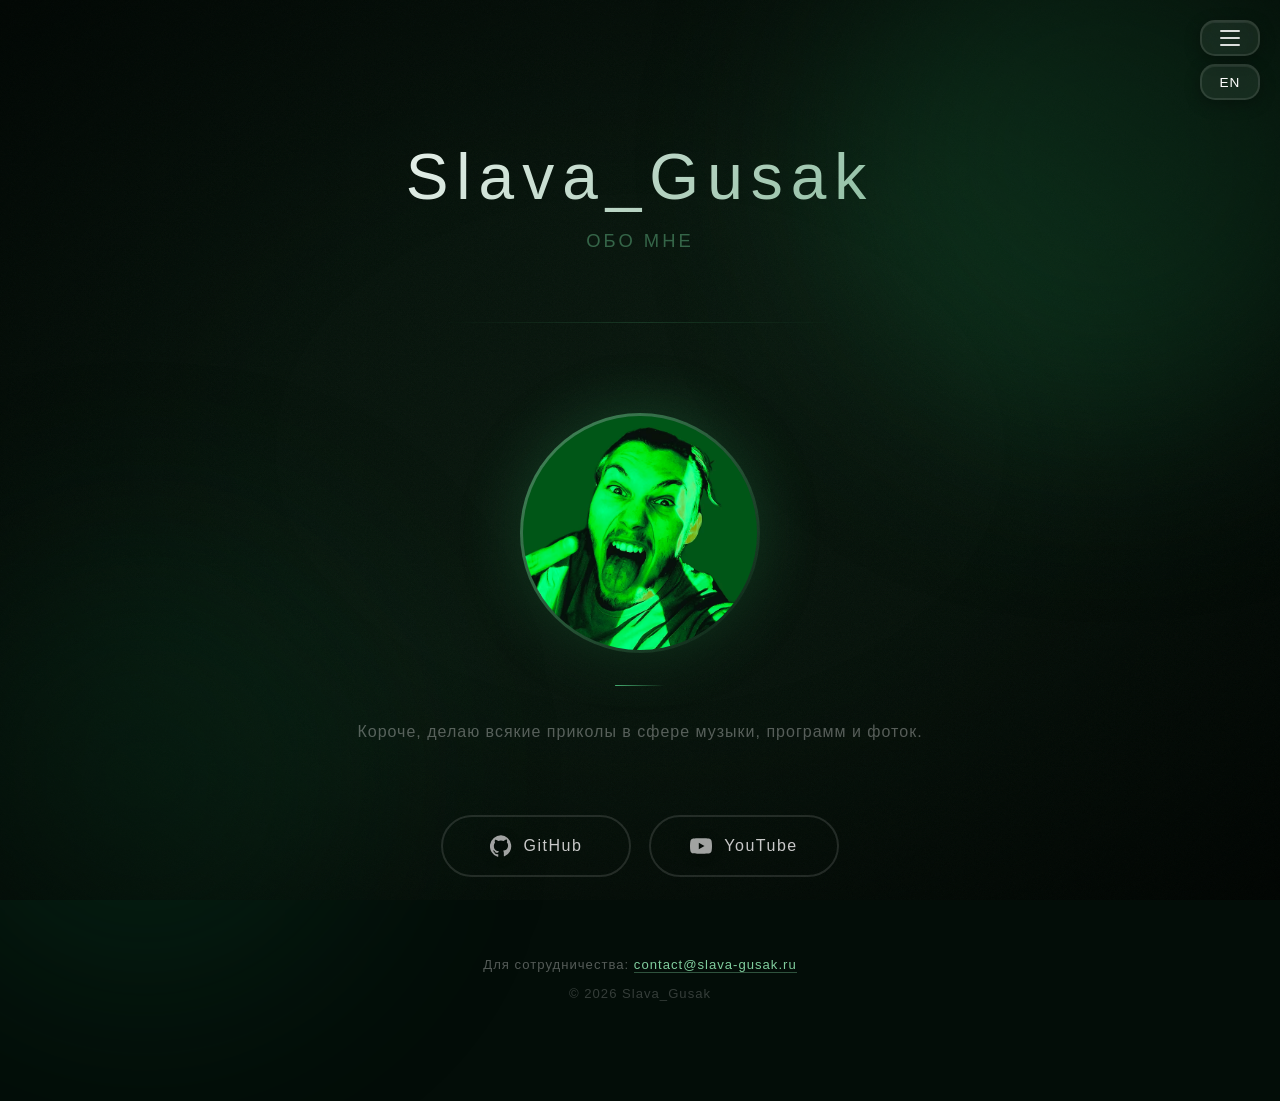
==== index.html @ c2f120ec "Главная страница «Обо мне» и новый Telegram - index.html: фото, описание, GitHub/YouTube, почта для " ====
<!DOCTYPE html>
<html lang="ru">
<head>
    <meta charset="UTF-8">
    <meta name="viewport" content="width=device-width, initial-scale=1.0">
    <title>Slava_Gusak</title>
    <meta name="description" content="Slava_Gusak — музыка, программы и фото. Контакт: contact@slava-gusak.ru">
    <meta property="og:title" content="Slava_Gusak">
    <meta property="og:description" content="Музыка, программы и фото">
    <meta property="og:image" content="https://slava-gusak.ru/img/me.jpg">
    <meta name="theme-color" content="#030d08">
    <link rel="icon" href="/favicon.ico?v=2" sizes="any">
    <link rel="icon" href="/favicon.svg?v=2" type="image/svg+xml">
    <link rel="apple-touch-icon" href="/apple-touch-icon.png?v=2">
    <link rel="preload" as="image" href="img/me.avif" fetchpriority="high">
    <style>
        html { overscroll-behavior:none; }
        * { margin:0; padding:0; box-sizing:border-box; }
        body {
            font-family:'Segoe UI',Tahoma,Geneva,Verdana,sans-serif;
            color:#e0e0e0; min-height:100vh; overflow-x:hidden;
            position:relative; overscroll-behavior:none;
            background:linear-gradient(135deg,rgb(3,14,8) 0%,rgb(8,22,13) 50%,rgb(2,10,5) 100%) fixed #030d08;
        }
        body::before {
            content:''; position:fixed; inset:0; z-index:0;
            background-image:url("data:image/svg+xml,%3Csvg viewBox='0 0 512 512' xmlns='http://www.w3.org/2000/svg'%3E%3Cfilter id='n'%3E%3CfeTurbulence type='fractalNoise' baseFrequency='0.75' numOctaves='4' stitchTiles='stitch'/%3E%3C/filter%3E%3Crect width='100%25' height='100%25' filter='url(%23n)' opacity='1'/%3E%3C/svg%3E");
            background-size:200px 200px; opacity:0.04; pointer-events:none;
        }
        body::after {
            content:''; position:fixed; inset:0; z-index:0;
            background:radial-gradient(ellipse at center,transparent 40%,rgba(0,0,0,0.5) 100%);
            pointer-events:none;
        }
        .glow-orb { position:fixed; border-radius:50%; filter:blur(90px); opacity:0; pointer-events:none; z-index:0; animation:orbIn 2s ease forwards; }
        @keyframes orbIn { to{opacity:1} }
        .glow-orb-1 { width:clamp(260px,55vw,550px); height:clamp(260px,55vw,550px); top:-120px; right:-100px; background:rgba(20,90,50,0.4); }
        .glow-orb-2 { width:clamp(210px,45vw,450px); height:clamp(210px,45vw,450px); bottom:-100px; left:-80px; background:rgba(10,60,35,0.35); }
        @media (max-width:768px) {
            .glow-orb { filter:blur(90px) brightness(0.5); }
        }
        .container { max-width:850px; margin:0 auto; padding:40px 20px; position:relative; z-index:1; }

        /* КНОПКИ */
        .lang-btn {
            position:fixed; top:64px; right:20px; z-index:100;
            backdrop-filter:blur(40px) saturate(200%); -webkit-backdrop-filter:blur(40px) saturate(200%);
            background:rgba(255,255,255,0.07); border:2px solid rgba(255,255,255,0.1);
            color:#fff; width:60px; height:36px; padding:0; border-radius:15px; cursor:pointer;
            font-size:0.85em; font-weight:300; letter-spacing:1px;
            transition:all 0.3s cubic-bezier(0.4,0,0.2,1); text-transform:uppercase;
            box-shadow:0 4px 16px rgba(0,0,0,0.3),inset 0 1px 0 rgba(255,255,255,0.07);
        }
        .lang-btn:hover { border-color:rgba(255,255,255,0.2); transform:scale(1.05); background:rgba(255,255,255,0.12); }
        .menu-btn {
            position:fixed; top:20px; right:20px; z-index:100;
            backdrop-filter:blur(40px) saturate(200%); -webkit-backdrop-filter:blur(40px) saturate(200%);
            background:rgba(255,255,255,0.07); border:2px solid rgba(255,255,255,0.1);
            width:60px; height:36px; border-radius:15px; cursor:pointer;
            display:flex; flex-direction:column; justify-content:center; align-items:center; gap:5px;
            transition:all 0.3s cubic-bezier(0.4,0,0.2,1);
            box-shadow:0 4px 16px rgba(0,0,0,0.3),inset 0 1px 0 rgba(255,255,255,0.07);
        }
        .menu-btn:hover { border-color:rgba(255,255,255,0.2); background:rgba(255,255,255,0.12); transform:scale(1.05); }
        .menu-btn span { width:20px; height:2px; background:#fff; border-radius:2px; transition:all 0.3s cubic-bezier(0.4,0,0.2,1); opacity:0.85; }
        .menu-btn.open span:nth-child(1){transform:translateY(7px) rotate(45deg)}
        .menu-btn.open span:nth-child(2){opacity:0;transform:scaleX(0)}
        .menu-btn.open span:nth-child(3){transform:translateY(-7px) rotate(-45deg)}
        .menu-overlay { position:fixed; inset:0; background:rgba(0,0,0,0.4); z-index:98; opacity:0; visibility:hidden; transition:all 0.3s ease; }
        .menu-overlay.active { opacity:1; visibility:visible; }
        .menu {
            position:fixed; top:-100%; left:0; width:100%;
            backdrop-filter:blur(40px) saturate(200%); -webkit-backdrop-filter:blur(40px) saturate(200%);
            background:rgba(3,12,6,0.92); border-bottom:1px solid rgba(255,255,255,0.08);
            box-shadow:0 8px 32px rgba(0,0,0,0.5); z-index:99;
            transition:top 0.4s cubic-bezier(0.4,0,0.2,1); padding:28px 40px 30px;
        }
        .menu.active { top:0; }
        .menu-items { list-style:none; display:flex; justify-content:center; align-items:center; gap:60px; }
        .menu-items a { font-size:1.4em; font-weight:300; letter-spacing:3px; color:#c8c8c8; text-decoration:none; text-transform:uppercase; transition:color 0.3s ease; position:relative; }
        .menu-items a::after { content:''; position:absolute; bottom:-4px; left:0; width:0; height:1px; background:rgba(255,255,255,0.4); transition:width 0.3s ease; }
        .menu-items a:hover { color:#fff; }
        .menu-items a:hover::after { width:100%; }
        .menu-items a.active { color:#fff; }
        .menu-items a.active::after { width:100%; background:rgba(255,255,255,0.6); }

        @keyframes fadeSlideDown { from{opacity:0;transform:translateY(-20px)} to{opacity:1;transform:translateY(0)} }
        @keyframes fadeSlideUp { from{opacity:0;transform:translateY(30px)} to{opacity:1;transform:translateY(0)} }

        header { text-align:center; padding:100px 20px 70px; animation:fadeSlideDown 1s ease forwards; }
        h1 { font-size:4em; font-weight:200; letter-spacing:8px; margin-bottom:16px; background:linear-gradient(135deg,#ffffff 0%,rgba(180,255,210,0.65) 100%); -webkit-background-clip:text; -webkit-text-fill-color:transparent; background-clip:text; }
        .subtitle { font-size:1.15em; color:rgba(120,220,160,0.4); font-weight:300; letter-spacing:3px; text-transform:uppercase; }
        .divider { width:50%; height:1px; background:linear-gradient(90deg,transparent,rgba(80,180,120,0.2),transparent); margin:0 auto 70px; }

        .about-card { position:relative; text-align:center; padding:20px 20px 60px; animation:fadeSlideUp 1s 0.3s ease both; }
        .about-card-inner { position:relative; z-index:1; }
        .card-accent-bar { width:50px; height:1px; border-radius:2px; margin:28px auto 32px; background:linear-gradient(90deg,rgba(80,200,130,0.85),transparent); }
        .card-desc { font-size:1em; color:rgba(255,255,255,0.32); font-weight:300; letter-spacing:1px; line-height:1.7; }
        .photo-wrap { width:240px; height:240px; margin:0 auto 32px; border-radius:50%; padding:3px; background:linear-gradient(135deg,rgba(120,240,160,0.55),rgba(20,90,50,0.15)); box-shadow:0 0 60px rgba(60,200,110,0.25),0 12px 40px rgba(0,0,0,0.5); }
        .photo { display:block; width:100%; height:100%; border-radius:50%; object-fit:cover; background:#0a2a16; }
        .links { display:flex; justify-content:center; flex-wrap:wrap; gap:18px; margin:10px 0 0; }
        .link-btn { display:inline-flex; align-items:center; justify-content:center; min-width:190px; gap:12px; padding:18px 36px; border:2px solid rgba(255,255,255,0.12); border-radius:60px; color:#c8c8c8; text-decoration:none; font-size:1em; font-weight:400; letter-spacing:1.5px; white-space:nowrap; transition:background 0.3s ease,border-color 0.3s ease,box-shadow 0.3s ease,color 0.3s ease,transform 0.3s ease; }
        .link-btn svg { width:22px; height:22px; flex-shrink:0; opacity:0.8; filter:drop-shadow(0 2px 6px rgba(0,0,0,0.4)); transition:opacity 0.3s ease; }
        .link-btn[data-platform=github]:hover { background:rgba(255,255,255,0.06); border-color:rgba(255,255,255,0.45); box-shadow:0 0 22px rgba(255,255,255,0.12),0 6px 20px rgba(0,0,0,0.4); color:#fff; transform:translateY(-3px); }
        .link-btn[data-platform=youtube]:hover { background:rgba(255,0,0,0.07); border-color:rgba(255,60,60,0.5); box-shadow:0 0 22px rgba(255,40,40,0.25),0 6px 20px rgba(255,0,0,0.2); color:#ff8a8a; transform:translateY(-3px); }
        .link-btn:hover svg { opacity:1; }
        .contact { margin-bottom:14px; color:rgba(255,255,255,0.32); }
        .contact a { white-space:nowrap; color:rgba(150,240,185,0.85); text-decoration:none; border-bottom:1px solid rgba(150,240,185,0.3); transition:color 0.3s ease,border-color 0.3s ease; }
        .contact a:hover { color:#fff; border-bottom-color:rgba(255,255,255,0.6); }

        footer { text-align:center; padding:80px 20px 60px; color:rgba(255,255,255,0.2); font-size:0.82em; font-weight:300; letter-spacing:1px; }

        .copyright { cursor:pointer; display:inline-block; transition:color 0.3s ease; user-select:none; position:relative; z-index:1; }
        .copyright:hover { color:rgba(255,255,255,0.45); }
        .hidden-socials { max-height:0; overflow:hidden; transition:max-height 0.5s cubic-bezier(0.4,0,0.2,1),opacity 0.4s ease,margin-top 0.5s ease; opacity:0; margin-top:0; }
        .hidden-socials.show { max-height:100px; opacity:1; margin-top:30px; }
        .hidden-socials.expanded { overflow:visible; }
        .social-links-row { display:flex; gap:20px; justify-content:center; }
        .social-link { display:flex; align-items:center; justify-content:center; width:50px; height:50px; border-radius:50%; background:rgba(255,255,255,0.05); border:1px solid rgba(255,255,255,0.1); transition:all 0.4s cubic-bezier(0.4,0,0.2,1); position:relative; will-change:transform; }
        .social-link::before { content:''; position:absolute; inset:0; border-radius:50%; opacity:0; transition:opacity 0.4s ease; }
        .social-link[data-social=twitter]::before { background:radial-gradient(circle,rgba(29,161,242,0.3),transparent 70%); }
        .social-link[data-social=telegram]::before { background:radial-gradient(circle,rgba(0,136,204,0.3),transparent 70%); }
        .social-link:hover::before { opacity:1; }
        .social-link:hover { transform:translateY(-3px) scale(1.1); border-color:rgba(255,255,255,0.3); box-shadow:0 5px 20px rgba(0,0,0,0.4); }
        .social-link svg { width:24px; height:24px; fill:#c8c8c8; transition:fill 0.3s ease; position:relative; z-index:1; }
        .social-link:hover svg { fill:#fff; }
        @media (max-width:768px) {
            h1{font-size:2.8em;letter-spacing:4px} header{padding:70px 20px 50px}
            .photo-wrap{width:180px;height:180px} .menu-items{flex-direction:column;gap:24px} .menu-items a{font-size:1.3em}
        }
    </style>
</head>
<body>
    <div class="glow-orb glow-orb-1" id="orb1"></div>
    <div class="glow-orb glow-orb-2" id="orb2"></div>
    <button class="lang-btn" id="langBtn" onclick="switchLanguage()">EN</button>
    <div class="menu-btn" id="menuBtn" onclick="toggleMenu()"><span></span><span></span><span></span></div>
    <div class="menu-overlay" id="menuOverlay" onclick="toggleMenu()"></div>
    <nav class="menu" id="mainMenu">
        <ul class="menu-items">
            <li><a href="/music/" data-ru="Музыка" data-en="Music">Музыка</a></li>
            <li><a href="/" class="active" data-ru="Главная" data-en="Home">Главная</a></li>
            <li><a href="/gallery/index.html" data-ru="Галерея" data-en="Gallery">Галерея</a></li>
        </ul>
    </nav>
    <div class="container">
        <header>
            <h1>Slava_Gusak</h1>
            <p class="subtitle" data-ru="Обо мне" data-en="About me">Обо мне</p>
        </header>
        <div class="divider"></div>
        <div class="about-card">
            <div class="about-card-inner">
                <div class="photo-wrap"><img class="photo" src="img/me.avif" alt="Slava_Gusak" width="240" height="240" fetchpriority="high" decoding="async"></div>
                <div class="card-accent-bar"></div>
                <p class="card-desc" data-ru="Короче, делаю всякие приколы в сфере музыки, программ и фоток." data-en="Basically, I make all kinds of fun stuff with music, software and photos.">Короче, делаю всякие приколы в сфере музыки, программ и фоток.</p>
            </div>
        </div>
        <div class="links">
            <a href="https://github.com/Slava-Gusak" class="link-btn" data-platform="github" target="_blank" rel="noopener"><svg viewBox="0 0 24 24" fill="currentColor"><path d="M12 .3a12 12 0 0 0-3.8 23.4c.6.1.8-.3.8-.6v-2.2c-3.3.7-4-1.4-4-1.4-.6-1.4-1.4-1.8-1.4-1.8-1-.7.1-.7.1-.7 1.2.1 1.8 1.2 1.8 1.2 1 1.8 2.8 1.3 3.5 1 .1-.8.4-1.3.7-1.6-2.7-.3-5.5-1.3-5.5-6 0-1.2.5-2.3 1.3-3.1-.2-.4-.6-1.6 0-3.2 0 0 1-.3 3.4 1.2a11.5 11.5 0 0 1 6 0C17.3 4.6 18.3 5 18.3 5c.7 1.6.2 2.8.1 3.2.8.8 1.3 1.9 1.3 3.1 0 4.6-2.8 5.6-5.5 5.9.5.4.9 1.1.9 2.2v3.3c0 .3.1.7.8.6A12 12 0 0 0 12 .3"/></svg> GitHub</a>
            <a href="https://www.youtube.com/@slava_gusak_yup" class="link-btn" data-platform="youtube" target="_blank" rel="noopener"><svg viewBox="0 0 24 24" fill="currentColor"><path d="M23.5 6.2a3 3 0 0 0-2.1-2.1C19.5 3.6 12 3.6 12 3.6s-7.5 0-9.4.5A3 3 0 0 0 .5 6.2 31 31 0 0 0 0 12a31 31 0 0 0 .5 5.8 3 3 0 0 0 2.1 2.1c1.9.5 9.4.5 9.4.5s7.5 0 9.4-.5a3 3 0 0 0 2.1-2.1A31 31 0 0 0 24 12a31 31 0 0 0-.5-5.8zM9.6 15.6V8.4l6.2 3.6-6.2 3.6z"/></svg> YouTube</a>
        </div>
        <footer>
            <p class="contact"><span data-ru="Для сотрудничества:" data-en="Business inquiries:">Для сотрудничества:</span> <a href="mailto:contact@slava-gusak.ru">contact@slava-gusak.ru</a></p>
            <p class="copyright" onclick="toggleHiddenSocials()">© 2026 Slava_Gusak</p>
            <div class="hidden-socials" id="hiddenSocials"><div class="social-links-row"><a href="https://twitter.com/GooseSvyatoslav" class="social-link" data-social="twitter" target="_blank" rel="noopener" title="Twitter"><svg viewBox="0 0 24 24"><path d="M18.244 2.25h3.308l-7.227 8.26 8.502 11.24H16.17l-5.214-6.817L4.99 21.75H1.68l7.73-8.835L1.254 2.25H8.08l4.713 6.231zm-1.161 17.52h1.833L7.084 4.126H5.117z"/></svg></a><a href="https://t.me/Slava_Gusak" class="social-link" data-social="telegram" target="_blank" rel="noopener" title="Telegram"><svg viewBox="0 0 24 24"><path d="M12 0C5.373 0 0 5.373 0 12s5.373 12 12 12 12-5.373 12-12S18.627 0 12 0zm5.894 8.221l-1.97 9.28c-.145.658-.537.818-1.084.508l-3-2.21-1.446 1.394c-.14.18-.357.295-.6.295l.213-3.054 5.56-5.022c.24-.213-.054-.334-.373-.121l-6.869 4.326-2.96-.924c-.64-.203-.654-.64.135-.954l11.566-4.458c.538-.196 1.006.128.832.941z"/></svg></a></div></div>
        </footer>
    </div>
    <script>
        function toggleMenu(){document.getElementById('mainMenu').classList.toggle('active');document.getElementById('menuOverlay').classList.toggle('active');document.getElementById('menuBtn').classList.toggle('open')}
        let clickCount=0,clickTimer=null;
        function toggleHiddenSocials(){if(++clickCount===3){const t=document.getElementById('hiddenSocials'),opening=!t.classList.contains('show');t.classList.toggle('show');if(opening){t.addEventListener('transitionend',function e(n){if(n.propertyName==='max-height'){t.classList.add('expanded');t.removeEventListener('transitionend',e)}})}else{t.classList.remove('expanded')}clickCount=0}clearTimeout(clickTimer);clickTimer=setTimeout(()=>{clickCount=0},1000)}
        let currentLang='ru';
        function switchLanguage(){const nl=currentLang==='ru'?'en':'ru';document.getElementById('langBtn').textContent=nl==='ru'?'EN':'RU';document.querySelectorAll('[data-ru][data-en]').forEach(el=>el.textContent=nl==='ru'?el.getAttribute('data-ru'):el.getAttribute('data-en'));currentLang=nl}
    </script>
</body>
</html>
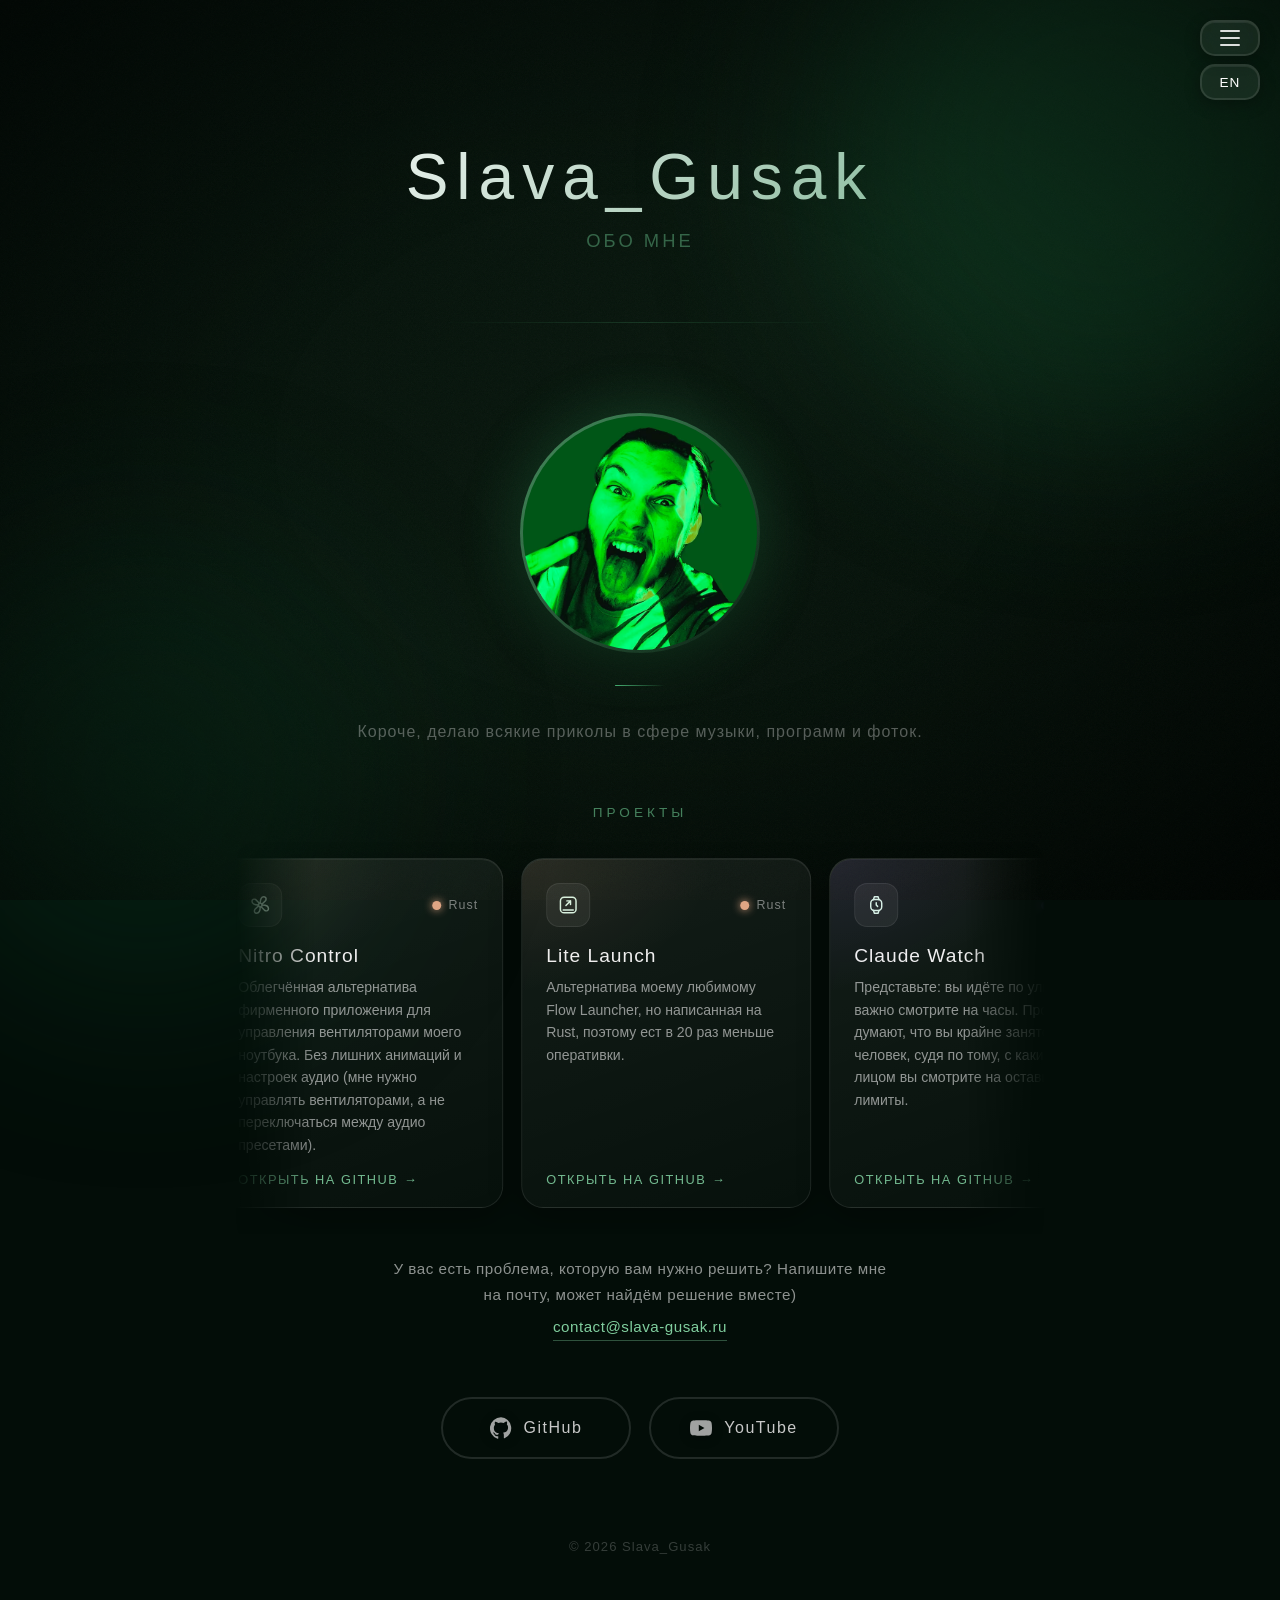
==== commit 64a2b63b: "Главная: лента проектов и призыв написать на почту Бегущая лента карточек проектов (Nitro Control, L" ====
--- a/index.html
+++ b/index.html
@@ -9,12 +9,12 @@
     <meta property="og:description" content="Музыка, программы и фото">
     <meta property="og:image" content="https://slava-gusak.ru/img/me.jpg">
     <meta name="theme-color" content="#030d08">
-    <link rel="icon" href="/favicon.ico?v=2" sizes="any">
-    <link rel="icon" href="/favicon.svg?v=2" type="image/svg+xml">
-    <link rel="apple-touch-icon" href="/apple-touch-icon.png?v=2">
+    <link rel="icon" href="/favicon.ico?v=3" sizes="any">
+    <link rel="icon" href="/favicon.svg?v=3" type="image/svg+xml">
+    <link rel="apple-touch-icon" href="/apple-touch-icon.png?v=3">
     <link rel="preload" as="image" href="img/me.avif" fetchpriority="high">
     <style>
-        html { overscroll-behavior:none; }
+        html { overscroll-behavior:none; scrollbar-color:rgba(63,174,108,0.4) transparent; }
         * { margin:0; padding:0; box-sizing:border-box; }
         body {
             font-family:'Segoe UI',Tahoma,Geneva,Verdana,sans-serif;
@@ -104,9 +104,6 @@
         .link-btn[data-platform=github]:hover { background:rgba(255,255,255,0.06); border-color:rgba(255,255,255,0.45); box-shadow:0 0 22px rgba(255,255,255,0.12),0 6px 20px rgba(0,0,0,0.4); color:#fff; transform:translateY(-3px); }
         .link-btn[data-platform=youtube]:hover { background:rgba(255,0,0,0.07); border-color:rgba(255,60,60,0.5); box-shadow:0 0 22px rgba(255,40,40,0.25),0 6px 20px rgba(255,0,0,0.2); color:#ff8a8a; transform:translateY(-3px); }
         .link-btn:hover svg { opacity:1; }
-        .contact { margin-bottom:14px; color:rgba(255,255,255,0.32); }
-        .contact a { white-space:nowrap; color:rgba(150,240,185,0.85); text-decoration:none; border-bottom:1px solid rgba(150,240,185,0.3); transition:color 0.3s ease,border-color 0.3s ease; }
-        .contact a:hover { color:#fff; border-bottom-color:rgba(255,255,255,0.6); }
 
         footer { text-align:center; padding:80px 20px 60px; color:rgba(255,255,255,0.2); font-size:0.82em; font-weight:300; letter-spacing:1px; }
 
@@ -128,6 +125,51 @@
             h1{font-size:2.8em;letter-spacing:4px} header{padding:70px 20px 50px}
             .photo-wrap{width:180px;height:180px} .menu-items{flex-direction:column;gap:24px} .menu-items a{font-size:1.3em}
         }
+
+        /* ПРОЕКТЫ — бегущая лента */
+        .projects { position:relative; margin:0 0 56px; animation:fadeSlideUp 1s 0.5s ease both; --cw:290px; }
+        .section-title { text-align:center; font-size:0.85em; font-weight:300; letter-spacing:4px; text-transform:uppercase; color:rgba(120,220,160,0.55); margin-bottom:22px; }
+        .proj-track {
+            position:relative; overflow:hidden; padding:16px 0 26px; cursor:grab; touch-action:pan-y;
+            -webkit-mask-image:linear-gradient(90deg,transparent,#000 10%,#000 90%,transparent);
+                    mask-image:linear-gradient(90deg,transparent,#000 10%,#000 90%,transparent);
+        }
+        .proj-track.dragging { cursor:grabbing; }
+        .proj-track.dragging .proj-card { pointer-events:none; }
+        .proj-strip { display:flex; gap:18px; width:max-content; will-change:transform; }
+        .proj-card { flex:0 0 var(--cw); display:block; text-decoration:none; color:inherit; -webkit-user-drag:none; user-select:none; outline:none; }
+        .proj-card.no-link { cursor:inherit; }
+        .proj-inner {
+            position:relative; height:100%; display:flex; flex-direction:column; padding:24px 24px 20px; border-radius:22px;
+            background:linear-gradient(160deg,rgba(255,255,255,0.065),rgba(255,255,255,0.02));
+            border:1px solid rgba(255,255,255,0.09);
+            box-shadow:0 10px 30px rgba(0,0,0,0.35),inset 0 1px 0 rgba(255,255,255,0.06);
+            transition:transform 0.45s cubic-bezier(0.22,1,0.36,1),border-color 0.3s ease,box-shadow 0.3s ease;
+        }
+        .proj-inner::before { content:''; position:absolute; inset:0; border-radius:inherit; pointer-events:none;
+            background:radial-gradient(120% 70% at 0% 0%,var(--c,#5fd08f) 0%,transparent 55%); opacity:0.1; transition:opacity 0.3s ease; }
+        .proj-card:hover .proj-inner, .proj-card:focus-visible .proj-inner {
+            transform:translateY(-6px); border-color:rgba(150,240,185,0.4);
+            box-shadow:0 18px 40px rgba(0,0,0,0.5),0 0 32px rgba(60,200,110,0.12),inset 0 1px 0 rgba(255,255,255,0.08);
+        }
+        .proj-card:hover .proj-inner::before { opacity:0.2; }
+        .proj-head { display:flex; align-items:center; justify-content:space-between; margin-bottom:18px; }
+        .proj-icon { width:44px; height:44px; border-radius:13px; display:grid; place-items:center;
+            background:rgba(255,255,255,0.06); border:1px solid rgba(255,255,255,0.08); color:#d8f5e3; }
+        .proj-icon svg { width:22px; height:22px; }
+        .proj-lang { display:flex; align-items:center; gap:7px; font-size:0.78em; letter-spacing:1px; color:rgba(255,255,255,0.45); }
+        .proj-lang i { width:9px; height:9px; border-radius:50%; background:var(--c); box-shadow:0 0 8px var(--c); }
+        .proj-name { font-size:1.2em; font-weight:400; letter-spacing:1px; color:#f0f0f0; margin-bottom:9px; }
+        .proj-desc { font-size:0.88em; line-height:1.6; color:rgba(255,255,255,0.55); font-weight:300; }
+        .proj-more { display:inline-flex; align-self:flex-start; align-items:center; gap:6px; margin-top:auto; padding-top:16px; font-size:0.8em; letter-spacing:1.5px; text-transform:uppercase; color:rgba(150,240,185,0.75); }
+        .proj-more b { font-weight:400; display:inline-block; transition:transform 0.3s ease; }
+        .proj-card:hover .proj-more b { transform:translateX(4px); }
+        .proj-more.soon { color:rgba(255,255,255,0.35); }
+        .proj-cta { text-align:center; max-width:520px; margin:22px auto 0; padding:0 10px; font-size:0.95em; font-weight:300; letter-spacing:0.5px; line-height:1.7; color:rgba(255,255,255,0.55); }
+        .proj-cta a { display:inline-block; margin-top:6px; color:rgba(150,240,185,0.85); text-decoration:none; border-bottom:1px solid rgba(150,240,185,0.3); transition:color 0.3s ease,border-color 0.3s ease; }
+        .proj-cta a:hover { color:#fff; border-bottom-color:rgba(255,255,255,0.6); }
+        @media (max-width:768px) { .projects{--cw:min(72vw,280px)} .proj-inner{padding:20px 20px 18px} .proj-strip{gap:14px}
+            .proj-track{-webkit-mask-image:linear-gradient(90deg,transparent,#000 6%,#000 94%,transparent);mask-image:linear-gradient(90deg,transparent,#000 6%,#000 94%,transparent)} }
     </style>
 </head>
 <body>
@@ -156,12 +198,16 @@
                 <p class="card-desc" data-ru="Короче, делаю всякие приколы в сфере музыки, программ и фоток." data-en="Basically, I make all kinds of fun stuff with music, software and photos.">Короче, делаю всякие приколы в сфере музыки, программ и фоток.</p>
             </div>
         </div>
+        <section class="projects" aria-roledescription="carousel" aria-label="Projects">
+            <h2 class="section-title" data-ru="Проекты" data-en="Projects">Проекты</h2>
+            <div class="proj-track" id="projTrack"><div class="proj-strip" id="projStrip"></div></div>
+            <p class="proj-cta"><span data-ru="У вас есть проблема, которую вам нужно решить? Напишите мне на почту, может найдём решение вместе)" data-en="Got a problem you need solved? Drop me an email, maybe we'll find a solution together)">У вас есть проблема, которую вам нужно решить? Напишите мне на почту, может найдём решение вместе)</span><br><a href="mailto:contact@slava-gusak.ru">contact@slava-gusak.ru</a></p>
+        </section>
         <div class="links">
             <a href="https://github.com/Slava-Gusak" class="link-btn" data-platform="github" target="_blank" rel="noopener"><svg viewBox="0 0 24 24" fill="currentColor"><path d="M12 .3a12 12 0 0 0-3.8 23.4c.6.1.8-.3.8-.6v-2.2c-3.3.7-4-1.4-4-1.4-.6-1.4-1.4-1.8-1.4-1.8-1-.7.1-.7.1-.7 1.2.1 1.8 1.2 1.8 1.2 1 1.8 2.8 1.3 3.5 1 .1-.8.4-1.3.7-1.6-2.7-.3-5.5-1.3-5.5-6 0-1.2.5-2.3 1.3-3.1-.2-.4-.6-1.6 0-3.2 0 0 1-.3 3.4 1.2a11.5 11.5 0 0 1 6 0C17.3 4.6 18.3 5 18.3 5c.7 1.6.2 2.8.1 3.2.8.8 1.3 1.9 1.3 3.1 0 4.6-2.8 5.6-5.5 5.9.5.4.9 1.1.9 2.2v3.3c0 .3.1.7.8.6A12 12 0 0 0 12 .3"/></svg> GitHub</a>
             <a href="https://www.youtube.com/@slava_gusak_yup" class="link-btn" data-platform="youtube" target="_blank" rel="noopener"><svg viewBox="0 0 24 24" fill="currentColor"><path d="M23.5 6.2a3 3 0 0 0-2.1-2.1C19.5 3.6 12 3.6 12 3.6s-7.5 0-9.4.5A3 3 0 0 0 .5 6.2 31 31 0 0 0 0 12a31 31 0 0 0 .5 5.8 3 3 0 0 0 2.1 2.1c1.9.5 9.4.5 9.4.5s7.5 0 9.4-.5a3 3 0 0 0 2.1-2.1A31 31 0 0 0 24 12a31 31 0 0 0-.5-5.8zM9.6 15.6V8.4l6.2 3.6-6.2 3.6z"/></svg> YouTube</a>
         </div>
         <footer>
-            <p class="contact"><span data-ru="Для сотрудничества:" data-en="Business inquiries:">Для сотрудничества:</span> <a href="mailto:contact@slava-gusak.ru">contact@slava-gusak.ru</a></p>
             <p class="copyright" onclick="toggleHiddenSocials()">© 2026 Slava_Gusak</p>
             <div class="hidden-socials" id="hiddenSocials"><div class="social-links-row"><a href="https://twitter.com/GooseSvyatoslav" class="social-link" data-social="twitter" target="_blank" rel="noopener" title="Twitter"><svg viewBox="0 0 24 24"><path d="M18.244 2.25h3.308l-7.227 8.26 8.502 11.24H16.17l-5.214-6.817L4.99 21.75H1.68l7.73-8.835L1.254 2.25H8.08l4.713 6.231zm-1.161 17.52h1.833L7.084 4.126H5.117z"/></svg></a><a href="https://t.me/Slava_Gusak" class="social-link" data-social="telegram" target="_blank" rel="noopener" title="Telegram"><svg viewBox="0 0 24 24"><path d="M12 0C5.373 0 0 5.373 0 12s5.373 12 12 12 12-5.373 12-12S18.627 0 12 0zm5.894 8.221l-1.97 9.28c-.145.658-.537.818-1.084.508l-3-2.21-1.446 1.394c-.14.18-.357.295-.6.295l.213-3.054 5.56-5.022c.24-.213-.054-.334-.373-.121l-6.869 4.326-2.96-.924c-.64-.203-.654-.64.135-.954l11.566-4.458c.538-.196 1.006.128.832.941z"/></svg></a></div></div>
         </footer>
@@ -172,6 +218,124 @@
         function toggleHiddenSocials(){if(++clickCount===3){const t=document.getElementById('hiddenSocials'),opening=!t.classList.contains('show');t.classList.toggle('show');if(opening){t.addEventListener('transitionend',function e(n){if(n.propertyName==='max-height'){t.classList.add('expanded');t.removeEventListener('transitionend',e)}})}else{t.classList.remove('expanded')}clickCount=0}clearTimeout(clickTimer);clickTimer=setTimeout(()=>{clickCount=0},1000)}
         let currentLang='ru';
         function switchLanguage(){const nl=currentLang==='ru'?'en':'ru';document.getElementById('langBtn').textContent=nl==='ru'?'EN':'RU';document.querySelectorAll('[data-ru][data-en]').forEach(el=>el.textContent=nl==='ru'?el.getAttribute('data-ru'):el.getAttribute('data-en'));currentLang=nl}
+
+        // ПРОЕКТЫ — данные (ru/en руками, чтобы переключатель языка работал)
+        // repo: имя репозитория у Slava-Gusak или полная ссылка; null — карточка без ссылки
+        const PROJECTS=[
+            {repo:'nitro-control',name:'Nitro Control',lang:'Rust',c:'#dea584',icon:'fan',
+             ru:'Облегчённая альтернатива фирменного приложения для управления вентиляторами моего ноутбука. Без лишних анимаций и настроек аудио (мне нужно управлять вентиляторами, а не переключаться между аудио пресетами).',
+             en:'A lightweight alternative to the stock app for controlling my laptop\'s fans. No pointless animations or audio settings (I need to control fans, not switch between sound presets).'},
+            {repo:'https://github.com/LiteLaunch/litelaunch',name:'Lite Launch',lang:'Rust',c:'#dea584',icon:'key',
+             ru:'Альтернатива моему любимому Flow Launcher, но написанная на Rust, поэтому ест в 20 раз меньше оперативки.',
+             en:'An alternative to my favourite Flow Launcher, but written in Rust, so it eats 20 times less RAM.'},
+            {repo:'claude-watch',name:'Claude Watch',lang:'Kotlin',c:'#a97bff',icon:'watch',
+             ru:'Представьте: вы идёте по улице и важно смотрите на часы. Прохожие думают, что вы крайне занятой человек, судя по тому, с каким лицом вы смотрите на оставшиеся лимиты.',
+             en:'Picture this: you walk down the street, glancing at your watch with importance. Passers-by think you\'re an extremely busy person, judging by the look on your face as you check your remaining limits.'},
+            {repo:'yad-flow-plugin',name:'YaD for Flow',lang:'Python',c:'#4b8bd6',icon:'down',
+             ru:'Плагин для моего любимого Flow Launcher: качает музло с Яндекс Музыки прямо из лаунчера. Кстати, в Lite Launch он тоже работает)',
+             en:'A plugin for my favourite Flow Launcher: grabs music from Yandex Music right from the launcher. By the way, it works in Lite Launch too)'},
+            {repo:'Smart-Link',name:'Smart-Link',lang:'HTML',c:'#e8673f',icon:'link',
+             ru:'Альтернатива страничкам, что делают band.link или Linktree, только без трекеров и прочей фигни (я просто знаю, что никто не заходит на мой сайт).',
+             en:'An alternative to the pages band.link or Linktree make, just without trackers and other junk (I simply know nobody visits my site).'}
+        ];
+        const PROJ_ICONS={
+            fan:'<svg viewBox="0 0 24 24" fill="none" stroke="currentColor" stroke-width="1.6" stroke-linecap="round" stroke-linejoin="round"><circle cx="12" cy="12" r="2"/><path d="M12 10c0-4 1-7 4-7 2 0 3 2 2 4l-4 4M14 12c4 0 7 1 7 4 0 2-2 3-4 2l-4-4M12 14c0 4-1 7-4 7-2 0-3-2-2-4l4-4M10 12c-4 0-7-1-7-4 0-2 2-3 4-2l4 4"/></svg>',
+            key:'<svg viewBox="0 0 24 24" fill="none" stroke="currentColor" stroke-width="1.6" stroke-linecap="round" stroke-linejoin="round"><rect x="3.5" y="3.5" width="17" height="17" rx="4"/><path d="M6.5 17.5h11"/><path d="M9.5 12.5l5-5M10.5 7.5h4v4"/></svg>',
+            watch:'<svg viewBox="0 0 24 24" fill="none" stroke="currentColor" stroke-width="1.6" stroke-linecap="round" stroke-linejoin="round"><rect x="6" y="6" width="12" height="12" rx="4"/><path d="M9 6l1-3h4l1 3M9 18l1 3h4l1-3M12 9.5V12l1.5 1.5"/></svg>',
+            down:'<svg viewBox="0 0 24 24" fill="none" stroke="currentColor" stroke-width="1.6" stroke-linecap="round" stroke-linejoin="round"><path d="M12 4v11M7 10l5 5 5-5M5 20h14"/></svg>',
+            link:'<svg viewBox="0 0 24 24" fill="none" stroke="currentColor" stroke-width="1.6" stroke-linecap="round" stroke-linejoin="round"><path d="M10 14a4 4 0 0 0 5.7 0l3-3a4 4 0 0 0-5.7-5.7l-1 1M14 10a4 4 0 0 0-5.7 0l-3 3a4 4 0 0 0 5.7 5.7l1-1"/></svg>'
+        };
+        (function initProjects(){
+            const track=document.getElementById('projTrack'),strip=document.getElementById('projStrip');
+            if(!track) return;
+            const L=(ru,en)=>currentLang==='en'?en:ru;
+            const esc=s=>s.replace(/&/g,'&amp;').replace(/"/g,'&quot;').replace(/</g,'&lt;');
+            const card=p=>{
+                const tag=p.repo?'a':'div';
+                const attrs=p.repo?' href="'+(p.repo.startsWith('http')?p.repo:'https://github.com/Slava-Gusak/'+p.repo)+'" target="_blank" rel="noopener" draggable="false"':'';
+                const more=p.repo
+                    ?'<span class="proj-more"><span data-ru="Открыть на GitHub" data-en="Open on GitHub">'+L('Открыть на GitHub','Open on GitHub')+'</span><b>→</b></span>'
+                    :'<span class="proj-more soon"><span data-ru="Скоро на GitHub" data-en="Coming to GitHub">'+L('Скоро на GitHub','Coming to GitHub')+'</span></span>';
+                return '<'+tag+' class="proj-card'+(p.repo?'':' no-link')+'"'+attrs+' style="--c:'+p.c+'">'+
+                    '<div class="proj-inner"><div class="proj-head"><div class="proj-icon">'+PROJ_ICONS[p.icon]+'</div>'+
+                    '<span class="proj-lang"><i></i>'+p.lang+'</span></div>'+
+                    '<div class="proj-name">'+esc(p.name)+'</div>'+
+                    '<p class="proj-desc" data-ru="'+esc(p.ru)+'" data-en="'+esc(p.en)+'">'+esc(L(p.ru,p.en))+'</p>'+more+
+                    '</div></'+tag+'>';
+            };
+            const one=PROJECTS.map(card).join('');
+            strip.innerHTML=one;
+            // копий ленты столько, чтобы она всегда перекрывала экран — тогда шов не виден
+            let setW=0;
+            function fill(){
+                strip.innerHTML=one;
+                const gap=parseFloat(getComputedStyle(strip).columnGap)||0;
+                setW=strip.scrollWidth+gap;
+                const copies=Math.max(2,Math.ceil(track.clientWidth/setW)+1);
+                strip.innerHTML=one.repeat(copies);
+                [...strip.children].forEach((c,i)=>{if(i>=PROJECTS.length){c.setAttribute('aria-hidden','true');c.tabIndex=-1}});
+                strip.querySelectorAll('[data-ru][data-en]').forEach(el=>el.textContent=el.getAttribute(currentLang==='en'?'data-en':'data-ru'));
+            }
+            fill();
+
+            const SPEED=32;                       // px в секунду
+            let x=0,v=SPEED,target=v,last=performance.now(),hover=false,visible=true;
+            const wrap=()=>{x=((x%setW)+setW)%setW};
+            function frame(now){
+                const dt=Math.min(0.05,(now-last)/1000);last=now;
+                v+=(target-v)*Math.min(1,dt*4);    // скорость меняется плавно: лента мягко тормозит и разгоняется
+                if(!drag.on){x+=v*dt;wrap()}
+                strip.style.transform='translate3d('+(-x).toFixed(2)+'px,0,0)';
+                raf=requestAnimationFrame(frame);
+            }
+            let raf=null;
+            function run(){ if(raf===null&&visible&&!document.hidden){last=performance.now();raf=requestAnimationFrame(frame)} }
+            function stop(){ if(raf!==null){cancelAnimationFrame(raf);raf=null} }
+            const updTarget=()=>{target=(hover||drag.on)?0:SPEED};
+
+            // наведение — лента плавно замирает, карточка приподнимается
+            track.addEventListener('mouseenter',()=>{hover=true;updTarget()});
+            track.addEventListener('mouseleave',()=>{hover=false;updTarget()});
+            track.addEventListener('focusin',()=>{hover=true;updTarget()});
+            track.addEventListener('focusout',()=>{hover=false;updTarget()});
+
+            // перетаскивание мышью и пальцем (вертикальный скролл страницы не мешает — touch-action:pan-y)
+            const drag={on:false,moved:false,sx:0,x0:0,id:null,lx:0,lt:0,vel:0};
+            track.addEventListener('pointerdown',e=>{
+                if(e.pointerType==='mouse'&&e.button!==0) return;
+                drag.on=true;drag.moved=false;drag.sx=e.clientX;drag.x0=x;drag.id=e.pointerId;drag.lx=e.clientX;drag.lt=performance.now();drag.vel=0;updTarget();
+            });
+            window.addEventListener('pointermove',e=>{
+                if(!drag.on||e.pointerId!==drag.id) return;
+                const dx=e.clientX-drag.sx;
+                if(!drag.moved&&Math.abs(dx)>6){drag.moved=true;track.classList.add('dragging');try{track.setPointerCapture(drag.id)}catch(_){}}
+                if(drag.moved){
+                    x=drag.x0-dx;wrap();
+                    const t=performance.now(),dt=(t-drag.lt)/1000;
+                    if(dt>0){drag.vel=-(e.clientX-drag.lx)/dt;drag.lx=e.clientX;drag.lt=t}
+                }
+            });
+            const end=e=>{
+                if(!drag.on||(e&&e.pointerId!==drag.id)) return;
+                drag.on=false;track.classList.remove('dragging');
+                if(drag.moved){
+                    v=Math.max(-1500,Math.min(1500,drag.vel));   // отпустил — лента катится по инерции и возвращается к своему темпу
+                    const stopClick=ev=>{ev.preventDefault();ev.stopPropagation()};
+                    track.addEventListener('click',stopClick,{capture:true,once:true});
+                    setTimeout(()=>track.removeEventListener('click',stopClick,{capture:true}),0);
+                }
+                if(e&&e.pointerType!=='mouse') hover=false;
+                updTarget();
+            };
+            window.addEventListener('pointerup',end);
+            window.addEventListener('pointercancel',end);
+            track.addEventListener('click',e=>{const c=e.target.closest('.no-link');if(c)e.preventDefault()});
+
+            document.addEventListener('visibilitychange',()=>document.hidden?stop():run());
+            if('IntersectionObserver' in window) new IntersectionObserver(es=>{visible=es[0].isIntersecting;visible?run():stop()}).observe(track);
+            let rt;window.addEventListener('resize',()=>{clearTimeout(rt);rt=setTimeout(()=>{const k=x/setW;fill();x=k*setW;wrap()},150)});
+            run();
+        })();
     </script>
 </body>
 </html>
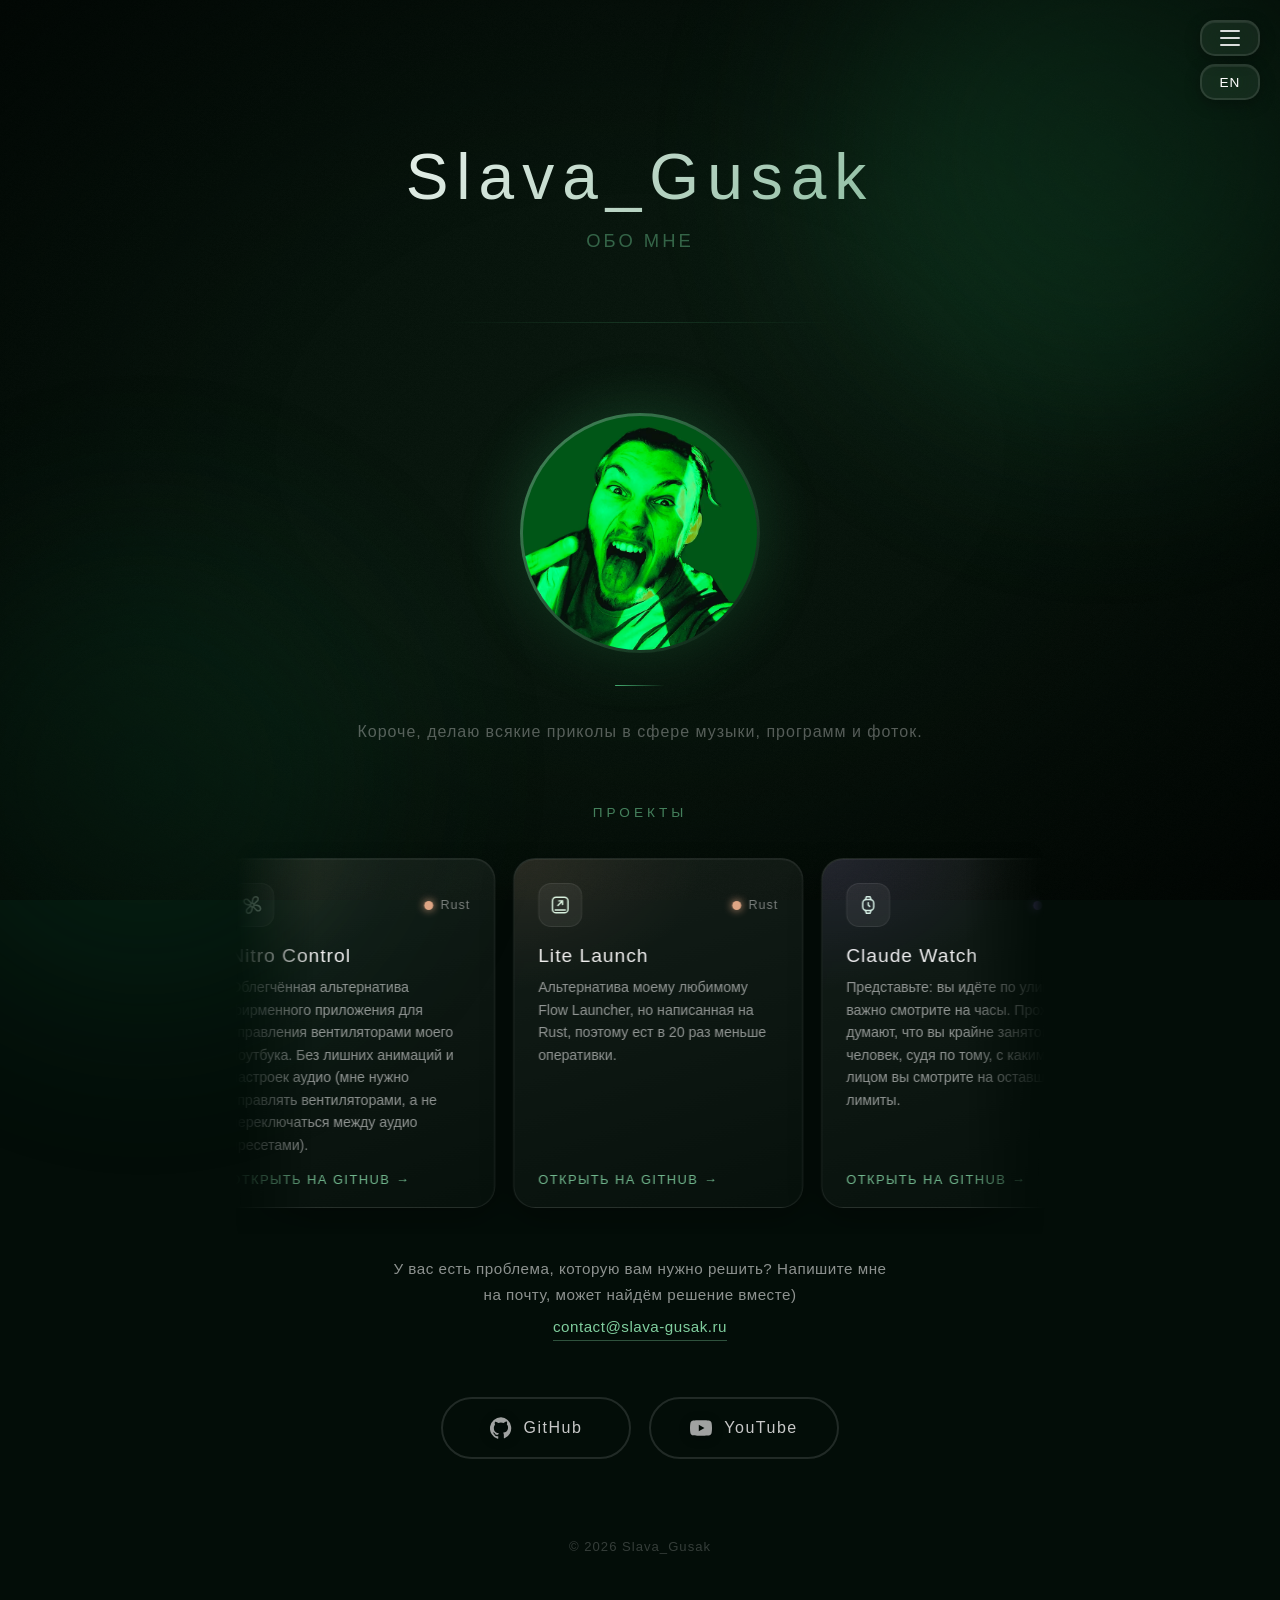
==== commit f93279b0: "Оптимизация: общие common.css/js, лёгкие шары, шум и стекло - Шары рисуются маской вместо filter: bl" ====
--- a/index.html
+++ b/index.html
@@ -13,76 +13,55 @@
     <link rel="icon" href="/favicon.svg?v=3" type="image/svg+xml">
     <link rel="apple-touch-icon" href="/apple-touch-icon.png?v=3">
     <link rel="preload" as="image" href="img/me.avif" fetchpriority="high">
-    <style>
+    <link rel="stylesheet" href="common.css">
+<style>
         html { overscroll-behavior:none; scrollbar-color:rgba(63,174,108,0.4) transparent; }
-        * { margin:0; padding:0; box-sizing:border-box; }
         body {
             font-family:'Segoe UI',Tahoma,Geneva,Verdana,sans-serif;
             color:#e0e0e0; min-height:100vh; overflow-x:hidden;
             position:relative; overscroll-behavior:none;
             background:linear-gradient(135deg,rgb(3,14,8) 0%,rgb(8,22,13) 50%,rgb(2,10,5) 100%) fixed #030d08;
         }
-        body::before {
-            content:''; position:fixed; inset:0; z-index:0;
-            background-image:url("data:image/svg+xml,%3Csvg viewBox='0 0 512 512' xmlns='http://www.w3.org/2000/svg'%3E%3Cfilter id='n'%3E%3CfeTurbulence type='fractalNoise' baseFrequency='0.75' numOctaves='4' stitchTiles='stitch'/%3E%3C/filter%3E%3Crect width='100%25' height='100%25' filter='url(%23n)' opacity='1'/%3E%3C/svg%3E");
-            background-size:200px 200px; opacity:0.04; pointer-events:none;
-        }
         body::after {
             content:''; position:fixed; inset:0; z-index:0;
             background:radial-gradient(ellipse at center,transparent 40%,rgba(0,0,0,0.5) 100%);
             pointer-events:none;
-        }
-        .glow-orb { position:fixed; border-radius:50%; filter:blur(90px); opacity:0; pointer-events:none; z-index:0; animation:orbIn 2s ease forwards; }
+        }.glow-orb{animation:orbIn 2s ease forwards}
         @keyframes orbIn { to{opacity:1} }
         .glow-orb-1 { width:clamp(260px,55vw,550px); height:clamp(260px,55vw,550px); top:-120px; right:-100px; background:rgba(20,90,50,0.4); }
         .glow-orb-2 { width:clamp(210px,45vw,450px); height:clamp(210px,45vw,450px); bottom:-100px; left:-80px; background:rgba(10,60,35,0.35); }
-        @media (max-width:768px) {
-            .glow-orb { filter:blur(90px) brightness(0.5); }
-        }
         .container { max-width:850px; margin:0 auto; padding:40px 20px; position:relative; z-index:1; }
 
         /* КНОПКИ */
         .lang-btn {
             position:fixed; top:64px; right:20px; z-index:100;
-            backdrop-filter:blur(40px) saturate(200%); -webkit-backdrop-filter:blur(40px) saturate(200%);
+            backdrop-filter:blur(16px) saturate(180%); -webkit-backdrop-filter:blur(16px) saturate(180%);
             background:rgba(255,255,255,0.07); border:2px solid rgba(255,255,255,0.1);
             color:#fff; width:60px; height:36px; padding:0; border-radius:15px; cursor:pointer;
             font-size:0.85em; font-weight:300; letter-spacing:1px;
-            transition:all 0.3s cubic-bezier(0.4,0,0.2,1); text-transform:uppercase;
+            transition:transform 0.3s cubic-bezier(0.4,0,0.2,1),opacity 0.3s cubic-bezier(0.4,0,0.2,1),background-color 0.3s cubic-bezier(0.4,0,0.2,1),border-color 0.3s cubic-bezier(0.4,0,0.2,1),box-shadow 0.3s cubic-bezier(0.4,0,0.2,1); text-transform:uppercase;
             box-shadow:0 4px 16px rgba(0,0,0,0.3),inset 0 1px 0 rgba(255,255,255,0.07);
         }
         .lang-btn:hover { border-color:rgba(255,255,255,0.2); transform:scale(1.05); background:rgba(255,255,255,0.12); }
         .menu-btn {
             position:fixed; top:20px; right:20px; z-index:100;
-            backdrop-filter:blur(40px) saturate(200%); -webkit-backdrop-filter:blur(40px) saturate(200%);
+            backdrop-filter:blur(16px) saturate(180%); -webkit-backdrop-filter:blur(16px) saturate(180%);
             background:rgba(255,255,255,0.07); border:2px solid rgba(255,255,255,0.1);
             width:60px; height:36px; border-radius:15px; cursor:pointer;
             display:flex; flex-direction:column; justify-content:center; align-items:center; gap:5px;
-            transition:all 0.3s cubic-bezier(0.4,0,0.2,1);
+            transition:transform 0.3s cubic-bezier(0.4,0,0.2,1),opacity 0.3s cubic-bezier(0.4,0,0.2,1),background-color 0.3s cubic-bezier(0.4,0,0.2,1),border-color 0.3s cubic-bezier(0.4,0,0.2,1),box-shadow 0.3s cubic-bezier(0.4,0,0.2,1);
             box-shadow:0 4px 16px rgba(0,0,0,0.3),inset 0 1px 0 rgba(255,255,255,0.07);
         }
-        .menu-btn:hover { border-color:rgba(255,255,255,0.2); background:rgba(255,255,255,0.12); transform:scale(1.05); }
-        .menu-btn span { width:20px; height:2px; background:#fff; border-radius:2px; transition:all 0.3s cubic-bezier(0.4,0,0.2,1); opacity:0.85; }
+        .menu-btn span { width:20px; height:2px; background:#fff; border-radius:2px; transition:transform 0.3s cubic-bezier(0.4,0,0.2,1),opacity 0.3s cubic-bezier(0.4,0,0.2,1),background-color 0.3s cubic-bezier(0.4,0,0.2,1),border-color 0.3s cubic-bezier(0.4,0,0.2,1),box-shadow 0.3s cubic-bezier(0.4,0,0.2,1); opacity:0.85; }
         .menu-btn.open span:nth-child(1){transform:translateY(7px) rotate(45deg)}
-        .menu-btn.open span:nth-child(2){opacity:0;transform:scaleX(0)}
-        .menu-btn.open span:nth-child(3){transform:translateY(-7px) rotate(-45deg)}
-        .menu-overlay { position:fixed; inset:0; background:rgba(0,0,0,0.4); z-index:98; opacity:0; visibility:hidden; transition:all 0.3s ease; }
-        .menu-overlay.active { opacity:1; visibility:visible; }
         .menu {
             position:fixed; top:-100%; left:0; width:100%;
-            backdrop-filter:blur(40px) saturate(200%); -webkit-backdrop-filter:blur(40px) saturate(200%);
+            backdrop-filter:blur(16px) saturate(180%); -webkit-backdrop-filter:blur(16px) saturate(180%);
             background:rgba(3,12,6,0.92); border-bottom:1px solid rgba(255,255,255,0.08);
             box-shadow:0 8px 32px rgba(0,0,0,0.5); z-index:99;
             transition:top 0.4s cubic-bezier(0.4,0,0.2,1); padding:28px 40px 30px;
         }
-        .menu.active { top:0; }
         .menu-items { list-style:none; display:flex; justify-content:center; align-items:center; gap:60px; }
-        .menu-items a { font-size:1.4em; font-weight:300; letter-spacing:3px; color:#c8c8c8; text-decoration:none; text-transform:uppercase; transition:color 0.3s ease; position:relative; }
-        .menu-items a::after { content:''; position:absolute; bottom:-4px; left:0; width:0; height:1px; background:rgba(255,255,255,0.4); transition:width 0.3s ease; }
-        .menu-items a:hover { color:#fff; }
-        .menu-items a:hover::after { width:100%; }
-        .menu-items a.active { color:#fff; }
-        .menu-items a.active::after { width:100%; background:rgba(255,255,255,0.6); }
 
         @keyframes fadeSlideDown { from{opacity:0;transform:translateY(-20px)} to{opacity:1;transform:translateY(0)} }
         @keyframes fadeSlideUp { from{opacity:0;transform:translateY(30px)} to{opacity:1;transform:translateY(0)} }
@@ -113,7 +92,7 @@
         .hidden-socials.show { max-height:100px; opacity:1; margin-top:30px; }
         .hidden-socials.expanded { overflow:visible; }
         .social-links-row { display:flex; gap:20px; justify-content:center; }
-        .social-link { display:flex; align-items:center; justify-content:center; width:50px; height:50px; border-radius:50%; background:rgba(255,255,255,0.05); border:1px solid rgba(255,255,255,0.1); transition:all 0.4s cubic-bezier(0.4,0,0.2,1); position:relative; will-change:transform; }
+        .social-link { display:flex; align-items:center; justify-content:center; width:50px; height:50px; border-radius:50%; background:rgba(255,255,255,0.05); border:1px solid rgba(255,255,255,0.1); transition:transform 0.4s cubic-bezier(0.4,0,0.2,1),border-color 0.4s cubic-bezier(0.4,0,0.2,1),box-shadow 0.4s cubic-bezier(0.4,0,0.2,1); position:relative; will-change:transform; }
         .social-link::before { content:''; position:absolute; inset:0; border-radius:50%; opacity:0; transition:opacity 0.4s ease; }
         .social-link[data-social=twitter]::before { background:radial-gradient(circle,rgba(29,161,242,0.3),transparent 70%); }
         .social-link[data-social=telegram]::before { background:radial-gradient(circle,rgba(0,136,204,0.3),transparent 70%); }
@@ -123,7 +102,9 @@
         .social-link:hover svg { fill:#fff; }
         @media (max-width:768px) {
             h1{font-size:2.8em;letter-spacing:4px} header{padding:70px 20px 50px}
-            .photo-wrap{width:180px;height:180px} .menu-items{flex-direction:column;gap:24px} .menu-items a{font-size:1.3em}
+            .photo-wrap{width:180px;height:180px} .menu-items{flex-direction:column;gap:24px}
+            .projects{--cw:min(72vw,280px)} .proj-inner{padding:20px 20px 18px} .proj-strip{gap:14px}
+            .proj-track{-webkit-mask-image:linear-gradient(90deg,transparent,#000 6%,#000 94%,transparent);mask-image:linear-gradient(90deg,transparent,#000 6%,#000 94%,transparent)}
         }
 
         /* ПРОЕКТЫ — бегущая лента */
@@ -168,15 +149,13 @@
         .proj-cta { text-align:center; max-width:520px; margin:22px auto 0; padding:0 10px; font-size:0.95em; font-weight:300; letter-spacing:0.5px; line-height:1.7; color:rgba(255,255,255,0.55); }
         .proj-cta a { display:inline-block; margin-top:6px; color:rgba(150,240,185,0.85); text-decoration:none; border-bottom:1px solid rgba(150,240,185,0.3); transition:color 0.3s ease,border-color 0.3s ease; }
         .proj-cta a:hover { color:#fff; border-bottom-color:rgba(255,255,255,0.6); }
-        @media (max-width:768px) { .projects{--cw:min(72vw,280px)} .proj-inner{padding:20px 20px 18px} .proj-strip{gap:14px}
-            .proj-track{-webkit-mask-image:linear-gradient(90deg,transparent,#000 6%,#000 94%,transparent);mask-image:linear-gradient(90deg,transparent,#000 6%,#000 94%,transparent)} }
     </style>
 </head>
 <body>
     <div class="glow-orb glow-orb-1" id="orb1"></div>
     <div class="glow-orb glow-orb-2" id="orb2"></div>
     <button class="lang-btn" id="langBtn" onclick="switchLanguage()">EN</button>
-    <div class="menu-btn" id="menuBtn" onclick="toggleMenu()"><span></span><span></span><span></span></div>
+    <button type="button" class="menu-btn" id="menuBtn" onclick="toggleMenu()" aria-label="Меню" aria-expanded="false"><span></span><span></span><span></span></button>
     <div class="menu-overlay" id="menuOverlay" onclick="toggleMenu()"></div>
     <nav class="menu" id="mainMenu">
         <ul class="menu-items">
@@ -213,7 +192,7 @@
         </footer>
     </div>
     <script>
-        function toggleMenu(){document.getElementById('mainMenu').classList.toggle('active');document.getElementById('menuOverlay').classList.toggle('active');document.getElementById('menuBtn').classList.toggle('open')}
+        
         let clickCount=0,clickTimer=null;
         function toggleHiddenSocials(){if(++clickCount===3){const t=document.getElementById('hiddenSocials'),opening=!t.classList.contains('show');t.classList.toggle('show');if(opening){t.addEventListener('transitionend',function e(n){if(n.propertyName==='max-height'){t.classList.add('expanded');t.removeEventListener('transitionend',e)}})}else{t.classList.remove('expanded')}clickCount=0}clearTimeout(clickTimer);clickTimer=setTimeout(()=>{clickCount=0},1000)}
         let currentLang='ru';
@@ -337,5 +316,6 @@
             run();
         })();
     </script>
+<script src="common.js" defer></script>
 </body>
 </html>
--- a/common.css
+++ b/common.css
@@ -0,0 +1,38 @@
+/* Общие стили всех страниц slava-gusak.ru.
+   Цвета каждой страницы (фон, шары, фон меню, скроллбар) остаются в самих страницах. */
+
+*{margin:0;padding:0;box-sizing:border-box}
+
+/* Зернистый шум поверх фона — готовая PNG-плитка вместо SVG-фильтра feTurbulence,
+   который браузер генерировал на лету */
+body::before{content:'';position:fixed;inset:0;z-index:0;pointer-events:none;opacity:.04;
+  background-image:url("[data-uri]");background-size:64px 64px}
+
+/* Светящиеся шары. Раньше — filter:blur(90px): огромное размытие телефон пересчитывал
+   постоянно, особенно пока шары проявлялись. Теперь мягкий край рисует маска
+   (ступени подобраны под профиль того самого размытия). На телефоне — тусклее,
+   как раньше brightness(.5). */
+:root{--orb-mask-full:radial-gradient(closest-side,rgba(0,0,0,1) 0%,rgba(0,0,0,0.96) 12%,rgba(0,0,0,0.9) 25%,rgba(0,0,0,0.78) 37%,rgba(0,0,0,0.58) 50%,rgba(0,0,0,0.35) 62%,rgba(0,0,0,0.17) 75%,rgba(0,0,0,0.06) 87%,transparent 100%);--orb-mask-dim:radial-gradient(closest-side,rgba(0,0,0,0.3) 0%,rgba(0,0,0,0.29) 12%,rgba(0,0,0,0.25) 25%,rgba(0,0,0,0.19) 37%,rgba(0,0,0,0.13) 50%,rgba(0,0,0,0.08) 62%,rgba(0,0,0,0.04) 75%,rgba(0,0,0,0.02) 87%,transparent 100%)}
+.glow-orb{position:fixed;border-radius:50%;opacity:0;pointer-events:none;z-index:0;
+  box-sizing:content-box;padding:180px;margin:-180px;
+  -webkit-mask-image:var(--orb-mask,var(--orb-mask-full));mask-image:var(--orb-mask,var(--orb-mask-full))}
+@media (max-width:768px){.glow-orb{--orb-mask:var(--orb-mask-dim)}}
+
+/* Кнопки меню и языка */
+.menu-btn,.lang-btn{-webkit-tap-highlight-color:transparent}
+.menu-btn:hover{border-color:rgba(255,255,255,.2);background:rgba(255,255,255,.12);transform:scale(1.05)}
+.menu-btn:focus-visible,.lang-btn:focus-visible{outline:2px solid rgba(255,255,255,.5);outline-offset:3px}
+.menu-btn.open span:nth-child(2){opacity:0;transform:scaleX(0)}
+.menu-btn.open span:nth-child(3){transform:translateY(-7px) rotate(-45deg)}
+
+/* Выезжающее меню */
+.menu-overlay{position:fixed;inset:0;background:rgba(0,0,0,.4);z-index:98;opacity:0;visibility:hidden;transition:opacity .3s ease,visibility .3s ease}
+.menu-overlay.active{opacity:1;visibility:visible}
+.menu.active{top:0}
+.menu-items a{font-size:1.4em;font-weight:300;letter-spacing:3px;color:#c8c8c8;text-decoration:none;text-transform:uppercase;transition:color .3s ease;position:relative}
+.menu-items a::after{content:'';position:absolute;bottom:-4px;left:0;width:0;height:1px;background:rgba(255,255,255,.4);transition:width .3s ease}
+.menu-items a:hover{color:#fff}
+.menu-items a:hover::after{width:100%}
+.menu-items a.active{color:#fff}
+.menu-items a.active::after{width:100%;background:rgba(255,255,255,.6)}
+@media (max-width:768px){.menu-items a{font-size:1.3em}}
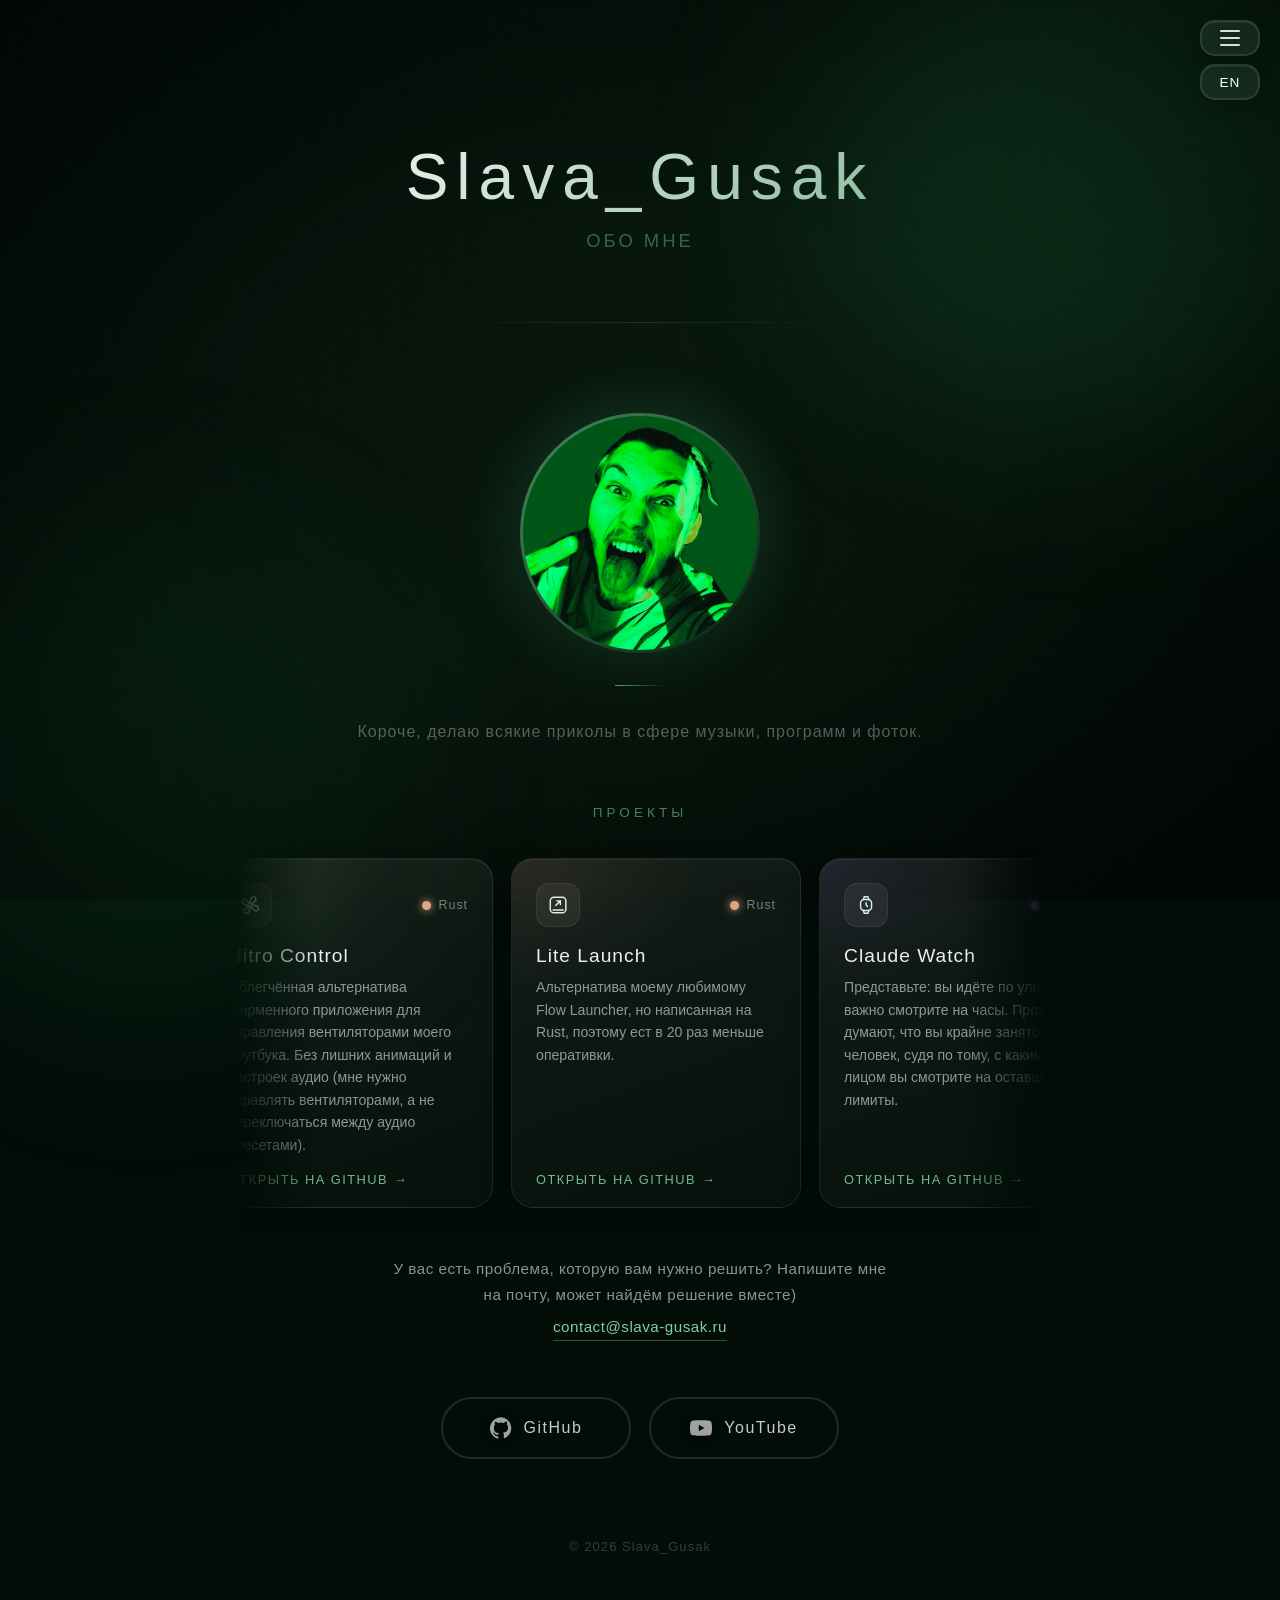
==== commit 35f1f709: "Главная: бесконечная лента проектов в Firefox, тап и мобильные стили - длина набора меряется по поло" ====
--- a/index.html
+++ b/index.html
@@ -103,8 +103,6 @@
         @media (max-width:768px) {
             h1{font-size:2.8em;letter-spacing:4px} header{padding:70px 20px 50px}
             .photo-wrap{width:180px;height:180px} .menu-items{flex-direction:column;gap:24px}
-            .projects{--cw:min(72vw,280px)} .proj-inner{padding:20px 20px 18px} .proj-strip{gap:14px}
-            .proj-track{-webkit-mask-image:linear-gradient(90deg,transparent,#000 6%,#000 94%,transparent);mask-image:linear-gradient(90deg,transparent,#000 6%,#000 94%,transparent)}
         }
 
         /* ПРОЕКТЫ — бегущая лента */
@@ -149,6 +147,11 @@
         .proj-cta { text-align:center; max-width:520px; margin:22px auto 0; padding:0 10px; font-size:0.95em; font-weight:300; letter-spacing:0.5px; line-height:1.7; color:rgba(255,255,255,0.55); }
         .proj-cta a { display:inline-block; margin-top:6px; color:rgba(150,240,185,0.85); text-decoration:none; border-bottom:1px solid rgba(150,240,185,0.3); transition:color 0.3s ease,border-color 0.3s ease; }
         .proj-cta a:hover { color:#fff; border-bottom-color:rgba(255,255,255,0.6); }
+        /* мобильная лента — обязательно ПОСЛЕ основных правил ленты, иначе они её перебивают */
+        @media (max-width:768px) {
+            .projects{--cw:min(72vw,280px)} .proj-inner{padding:20px 20px 18px} .proj-strip{gap:14px}
+            .proj-track{-webkit-mask-image:linear-gradient(90deg,transparent,#000 6%,#000 94%,transparent);mask-image:linear-gradient(90deg,transparent,#000 6%,#000 94%,transparent)}
+        }
     </style>
 </head>
 <body>
@@ -247,9 +250,10 @@
             // копий ленты столько, чтобы она всегда перекрывала экран — тогда шов не виден
             let setW=0;
             function fill(){
-                strip.innerHTML=one;
-                const gap=parseFloat(getComputedStyle(strip).columnGap)||0;
-                setW=strip.scrollWidth+gap;
+                // длина одного набора = расстояние между первой карточкой и её копией.
+                // scrollWidth для этого не годится: Firefox считает ширину ленты по тексту карточек без переносов (~1000px на карточку)
+                strip.innerHTML=one+one;
+                setW=strip.children[PROJECTS.length].getBoundingClientRect().left-strip.children[0].getBoundingClientRect().left;
                 const copies=Math.max(2,Math.ceil(track.clientWidth/setW)+1);
                 strip.innerHTML=one.repeat(copies);
                 [...strip.children].forEach((c,i)=>{if(i>=PROJECTS.length){c.setAttribute('aria-hidden','true');c.tabIndex=-1}});
@@ -258,7 +262,7 @@
             fill();
 
             const SPEED=32;                       // px в секунду
-            let x=0,v=SPEED,target=v,last=performance.now(),hover=false,visible=true;
+            let x=0,v=SPEED,target=v,last=performance.now(),hover=false,focused=false,visible=true;
             const wrap=()=>{x=((x%setW)+setW)%setW};
             function frame(now){
                 const dt=Math.min(0.05,(now-last)/1000);last=now;
@@ -270,13 +274,15 @@
             let raf=null;
             function run(){ if(raf===null&&visible&&!document.hidden){last=performance.now();raf=requestAnimationFrame(frame)} }
             function stop(){ if(raf!==null){cancelAnimationFrame(raf);raf=null} }
-            const updTarget=()=>{target=(hover||drag.on)?0:SPEED};
-
-            // наведение — лента плавно замирает, карточка приподнимается
-            track.addEventListener('mouseenter',()=>{hover=true;updTarget()});
-            track.addEventListener('mouseleave',()=>{hover=false;updTarget()});
-            track.addEventListener('focusin',()=>{hover=true;updTarget()});
-            track.addEventListener('focusout',()=>{hover=false;updTarget()});
+            const updTarget=()=>{target=(hover||focused||drag.on)?0:SPEED};
+
+            // наведение настоящей мышью — лента плавно замирает, карточка приподнимается.
+            // Тап пальцем шлёт фальшивый mouseenter без mouseleave, поэтому смотрим только pointerType=mouse.
+            track.addEventListener('pointerenter',e=>{if(e.pointerType==='mouse'){hover=true;updTarget()}});
+            track.addEventListener('pointerleave',e=>{if(e.pointerType==='mouse'){hover=false;updTarget()}});
+            // фокус останавливает ленту только при навигации с клавиатуры (Tab), а не после клика или тапа по карточке
+            track.addEventListener('focusin',e=>{focused=e.target.matches(':focus-visible');updTarget()});
+            track.addEventListener('focusout',()=>{focused=false;updTarget()});
 
             // перетаскивание мышью и пальцем (вертикальный скролл страницы не мешает — touch-action:pan-y)
             const drag={on:false,moved:false,sx:0,x0:0,id:null,lx:0,lt:0,vel:0};
